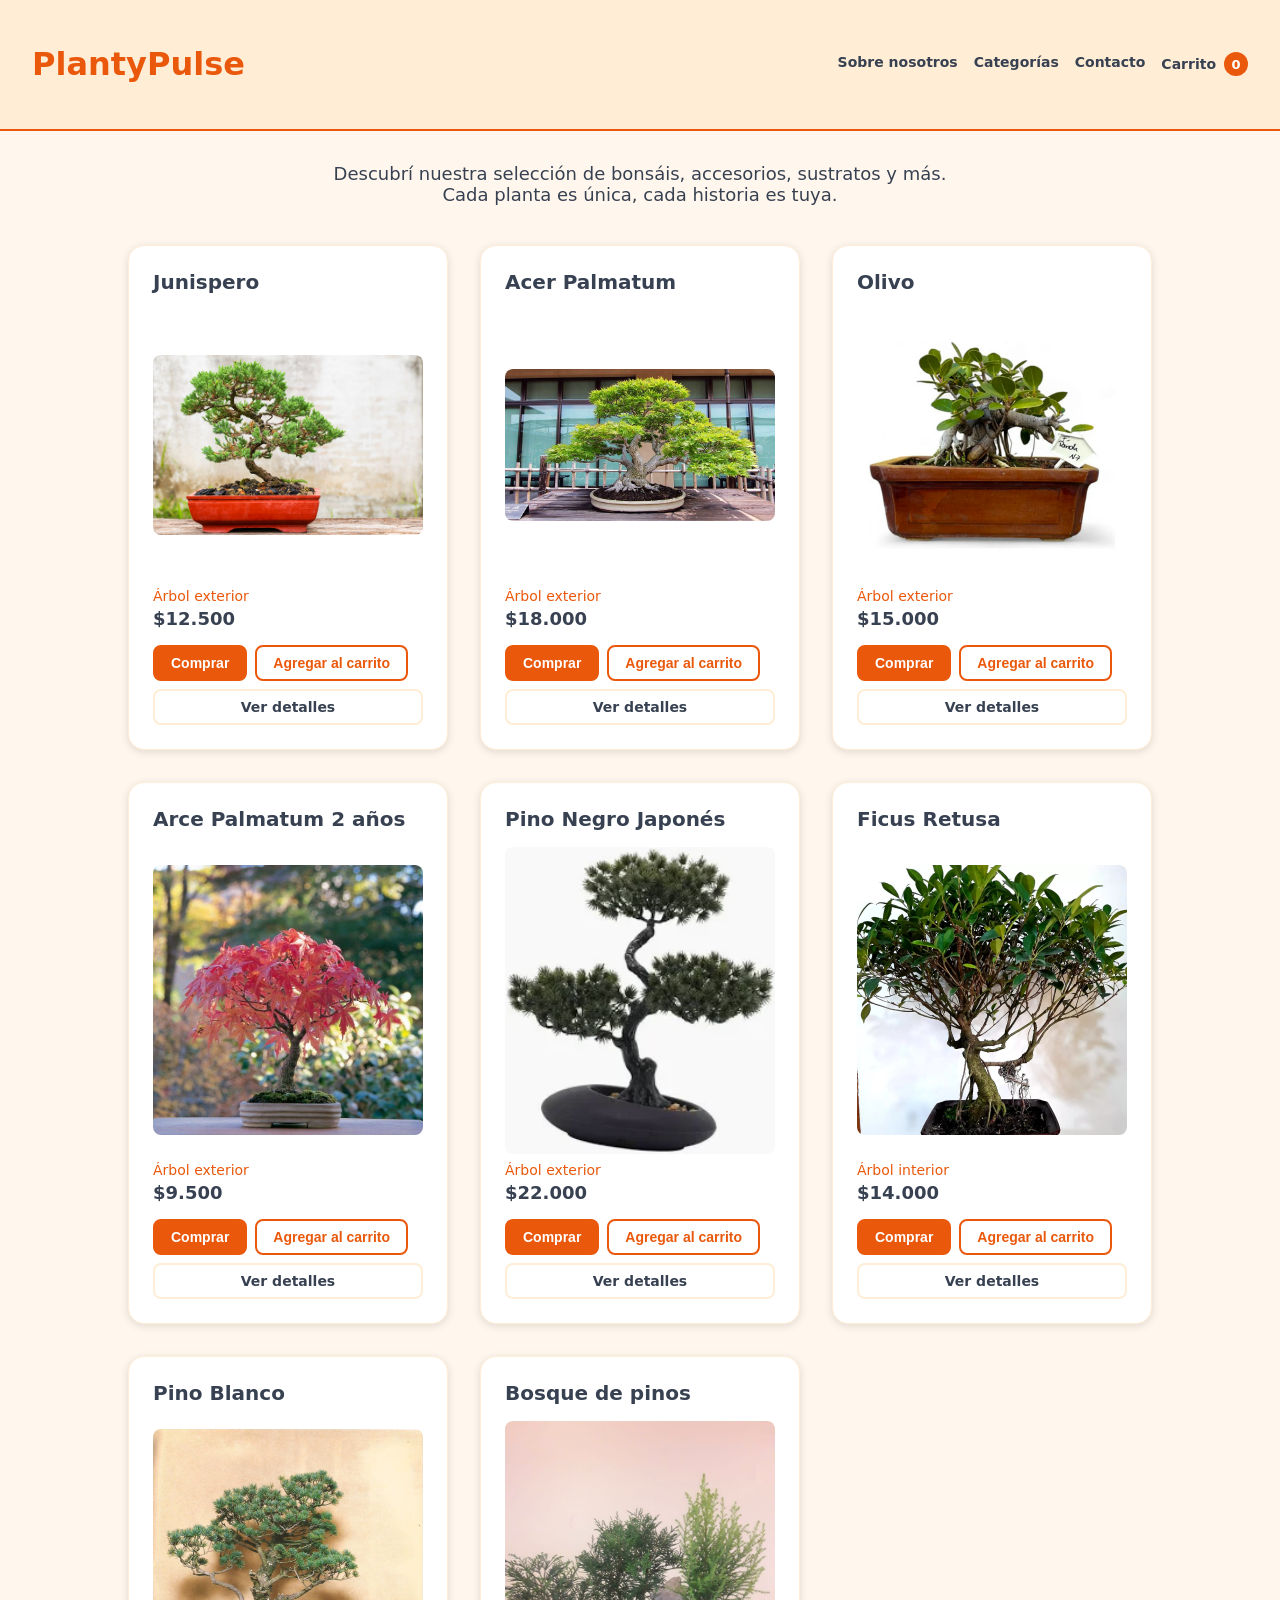
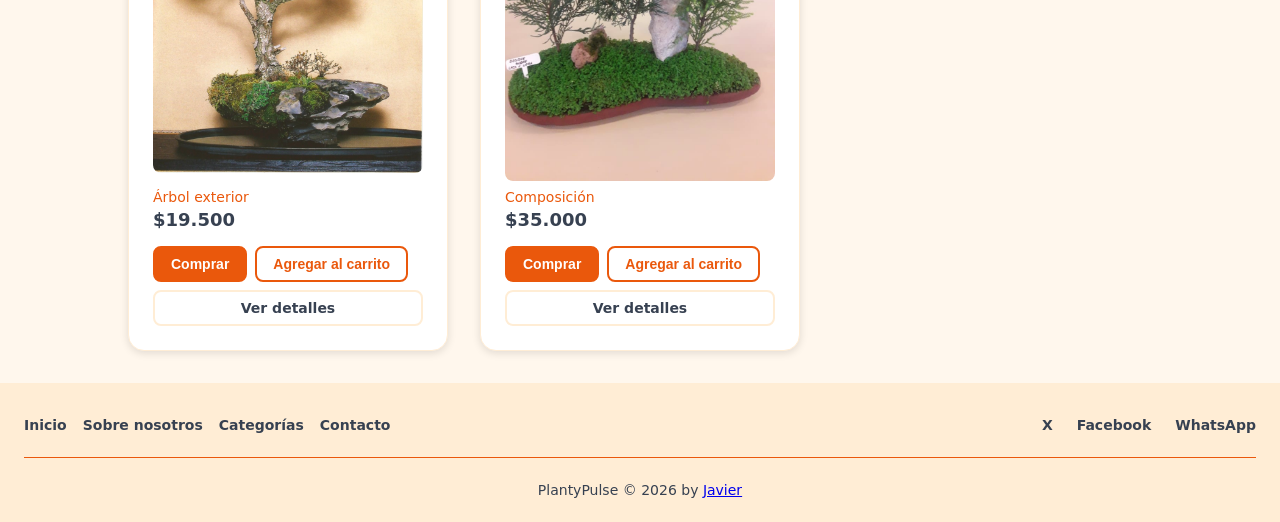
==== index.html @ ec6ddaa3 "Add cart state" ====
<!DOCTYPE html>
<html lang="es">
<head>
    <meta charset="UTF-8">
    <meta name="viewport" content="width=device-width, initial-scale=1.0">
    <title>PlantyPulse</title>
    <link rel="stylesheet" href="css/styles.css">
    <script src="js/data/products.js" defer></script>
    <script src="js/cart.js" defer></script>
    <script src="js/main.js" defer></script>
</head>
<body>
    <header>
        <h1>
            <a href="index.html">PlantyPulse</a>
        </h1>
        <nav>
            <ul>
                <li><a href="about-us.html">Sobre nosotros</a></li>
                <li><a href="#">Categorías</a></li>
                <li><a href="#">Contacto</a></li>
                <li class="cart-indicator">Carrito <span id="cart-count" class="cart-count">0</span></li>
            </ul>
        </nav>
    </header>

    <main>
        <p class="intro">Descubrí nuestra selección de bonsáis, accesorios, sustratos y más. Cada planta es única, cada historia es tuya.</p>

        <p id="message" class="message" role="status" aria-live="polite"></p>

        <section id="catalog" class="products"></section>
    </main>

    <footer>
        <div class="footer-top">
            <nav class="footer-nav">
                <ul>
                    <li><a href="index.html">Inicio</a></li>
                    <li><a href="about-us.html">Sobre nosotros</a></li>
                    <li><a href="#">Categorías</a></li>
                    <li><a href="#">Contacto</a></li>
                </ul>
            </nav>
            <ul class="social-links">
                <li><a href="#">X</a></li>
                <li><a href="#">Facebook</a></li>
                <li><a href="#">WhatsApp</a></li>
            </ul>
        </div>
        <p class="footer-copy">PlantyPulse &copy; 2026 by <a href="https://github.com/javier-a-agustin/86795" target="_blank">Javier</a></p>
    </footer>
</body>
</html>
---- css/styles.css ----
html {
    --color-white: #ffffff;
    --color-orange-50: #fff7ed;
    --color-orange-100: #ffedd5;
    --color-orange-600: #ea580c;
    --color-gray-700: #374151;
    --shadow: 0 2px 8px rgba(0, 0, 0, 0.12);
    --shadow-hover: 0 6px 20px rgba(0, 0, 0, 0.2);
}

*, *::before, *::after {
    box-sizing: border-box;
}

body {
    margin: 0;
    background-color: var(--color-orange-50);
    font-family: system-ui, sans-serif;
    color: var(--color-gray-700);
}

header {
    background-color: var(--color-orange-100);
    border-bottom: 2px solid var(--color-orange-600);
    padding: 1.5rem;
    display: flex;
    flex-direction: column;
    align-items: center;
    gap: 1rem;
    text-align: center;
}

@media all and (min-width: 768px) {
    header {
        flex-direction: row;
        justify-content: space-between;
        align-items: center;
        text-align: left;
        padding: 1.5rem 2rem;
    }

    nav ul {
        justify-content: flex-end;
        gap: 2rem;
    }
}

header h1 a {
    margin: 0;
    font-size: clamp(1.5rem, 5vw, 2rem);
    font-weight: 700;
    color: var(--color-orange-600);
    text-decoration: none;
}

nav ul {
    list-style: none;
    margin: 0;
    padding: 0;
    display: flex;
    gap: 1rem;
}

nav a {
    color: var(--color-gray-700);
    text-decoration: none;
    font-size: 0.875rem;
    font-weight: 600;
}

nav a:hover {
    color: var(--color-orange-600);
}

.cart-indicator {
    display: flex;
    align-items: center;
    gap: 0.5rem;
    font-size: 0.875rem;
    font-weight: 600;
}

.cart-count {
    display: inline-flex;
    align-items: center;
    justify-content: center;
    min-width: 1.5rem;
    height: 1.5rem;
    padding: 0 0.375rem;
    background-color: var(--color-orange-600);
    color: var(--color-white);
    font-size: 0.8125rem;
    border-radius: 999px;
}

main {
    max-width: 64rem;
    margin: 0 auto;
    padding: 2rem 1.5rem;
}

.intro {
    max-width: 40rem;
    margin: 0 auto 2.5rem;
    font-size: 1.125rem;
    text-align: center;
}

.message {
    position: fixed;
    bottom: 1.5rem;
    left: 50%;
    transform: translateX(-50%) translateY(1rem);
    margin: 0;
    padding: 0.75rem 1.25rem;
    background-color: var(--color-orange-600);
    color: var(--color-white);
    font-weight: 600;
    border-radius: 0.5rem;
    box-shadow: var(--shadow-hover);
    z-index: 1000;
    opacity: 0;
    pointer-events: none;
    transition: opacity 0.25s ease, transform 0.25s ease;
}

.message.is-visible {
    opacity: 1;
    transform: translateX(-50%) translateY(0);
}

.products {
    display: grid;
    grid-template-columns: auto;
    justify-content: center;
    gap: 2rem;
}

@media all and (min-width: 768px) {
    .products {
        grid-template-columns: auto auto;
    }
}

@media all and (min-width: 1024px) {
    .products {
        grid-template-columns: auto auto auto;
    }
}

.product-card {
    width: 20rem;
    padding: 1.5rem;
    background-color: var(--color-white);
    border: 1px solid var(--color-orange-100);
    border-radius: 1rem;
    box-shadow: var(--shadow);
    display: flex;
    flex-direction: column;
    justify-content: space-between;
}

.card-content {
    /* margin-top: auto; */
    font: 100;
}

.product-card:hover {
    box-shadow: var(--shadow-hover);
}

.product-card h2 {
    margin: 0 0 1rem;
    font-size: 1.25rem;
    font-weight: 600;
}

.product-card img {
    display: block;
    width: 100%;
    border-radius: 0.5rem;
    filter: saturate(1.1);
}

.category {
    margin: 0.5rem 0 0;
    font-size: 0.875rem;
    color: var(--color-orange-600);
}

.product-card .price {
    margin: 0.25rem 0 0.75rem;
    font-size: 1.125rem;
    font-weight: 700;
}

.btn-detail {
    display: block;
    margin-top: 0.5rem;
    text-align: center;
    text-decoration: none;
    padding: 0.5rem 1rem;
    border-radius: 0.5rem;
    font-size: 0.875rem;
    font-weight: 600;
    color: var(--color-gray-700);
    border: 2px solid var(--color-orange-100);
}

.btn-detail:hover,
.btn-detail:focus {
    border-color: var(--color-orange-600);
    color: var(--color-orange-600);
}

.card-actions {
    display: flex;
    gap: 0.5rem;
    margin-top: 1rem;
}

.btn-primary,
.btn-secondary {
    padding: 0.5rem 1rem;
    border-radius: 0.5rem;
    font-size: 0.875rem;
    font-weight: 600;
    border: 2px solid var(--color-orange-600);
}

.btn-primary {
    background-color: var(--color-orange-600);
    color: var(--color-white);
}

.btn-primary:hover,
.btn-primary:focus {
    background-color: var(--color-orange-50);
    color: var(--color-orange-600);
}

.btn-secondary {
    background-color: transparent;
    color: var(--color-orange-600);
}

.btn-secondary:hover,
.btn-secondary:focus {
    background-color: var(--color-orange-600);
    color: var(--color-white);
}

.product-detail {
    display: flex;
    flex-direction: column;
    gap: 2rem;
    min-height: 70vh;
}

.product-detail img {
    width: 100%;
    height: 100%;
    border-radius: 1rem;
    border: 1px solid var(--color-orange-100);
    box-shadow: var(--shadow);
}

.product-detail img:hover {
    filter: saturate(1.3) brightness(1.05);
    box-shadow: var(--shadow-hover);
}

.product-detail h2 {
    font-size: clamp(1.5rem, 4vw, 2rem);
    font-weight: 700;
    margin: 0.5rem 0 1rem;
    color: var(--color-gray-700);
}

.product-detail p {
    margin: 0 0 1rem;
}

@media all and (min-width: 768px) {
    .product-detail {
        flex-direction: row;
        align-items: flex-start;
    }

    .product-detail img {
        width: 45%;
    }
}

#about {
    max-width: 40rem;
    margin: 0 auto 3rem;
}

#about h2 {
    font-size: clamp(1.25rem, 4vw, 1.75rem);
    font-weight: 700;
    margin: 0 0 1.5rem;
    color: var(--color-orange-600);
}

#about p {
    margin: 0 0 1rem;
}

.highlight {
    border-left: 4px solid var(--color-orange-600);
    padding-left: 1.5rem;
    margin: 2rem 0;
    font-size: 1.125rem;
    color: var(--color-orange-600);
}

.image-container {
    position: relative;
    display: block;
    margin-top: 2rem;
}

.image-container img {
    width: 100%;
    border-radius: 1rem;
    box-shadow: var(--shadow);
    filter: saturate(1.1);
    display: block;
}

.values {
    display: grid;
    grid-template-columns: auto auto auto;
    gap: 1.5rem;
}

@media all and (max-width: 768px) {
    .values {
        grid-template-columns: auto;
    }
}

.value-card {
    padding: 1.5rem;
    background-color: #ffffff;
    border: 1px solid var(--color-orange-100);
    border-radius: 1rem;
    box-shadow: var(--shadow);
}

.value-card h3 {
    margin: 0 0 0.75rem;
    font-size: 1.125rem;
    font-weight: 700;
    color: var(--color-orange-600);
}

.value-card p {
    margin: 0;
    font-size: 0.9375rem;
}

.specs {
    list-style: none;
    padding: 0;
    margin: 0 0 1rem;
}

.specs li {
    padding: 0.375rem 0;
    border-bottom: 1px solid var(--color-orange-100);
    font-size: 0.9375rem;
}

.care-section {
    margin-top: 3rem;
}

.care-section h3 {
    font-size: clamp(1.125rem, 3vw, 1.5rem);
    font-weight: 700;
    margin: 0 0 1.5rem;
    color: var(--color-orange-600);
}

.care-grid {
    display: grid;
    grid-template-columns: auto auto;
    gap: 1.5rem;
}

@media all and (max-width: 768px) {
    .care-grid {
        grid-template-columns: auto;
    }
}

.care-card {
    padding: 1.5rem;
    background-color: var(--color-white);
    border: 1px solid var(--color-orange-100);
    border-radius: 1rem;
    box-shadow: var(--shadow);
}

.care-card h4 {
    margin: 0 0 0.5rem;
    font-size: 1rem;
    font-weight: 700;
    color: var(--color-orange-600);
}

.care-card p {
    margin: 0;
    font-size: 0.9375rem;
}

footer {
    padding: 2rem 1.5rem 1.5rem;
    font-size: 0.875rem;
    color: var(--color-gray-700);
    border-top: 2px solid var(--color-orange-100);
    background-color: var(--color-orange-100);
}

.footer-top {
    display: flex;
    flex-direction: column;
    align-items: center;
    gap: 1rem;
    margin-bottom: 1.5rem;
    padding-bottom: 1.5rem;
    border-bottom: 1px solid var(--color-orange-600);
}

@media all and (min-width: 768px) {
    .footer-top {
        flex-direction: row;
        justify-content: space-between;
        align-items: center;
    }
}

.footer-nav ul {
    margin: 0;
}

.social-links {
    list-style: none;
    padding: 0;
    margin: 0;
    display: flex;
    gap: 1.5rem;
}

.social-links a {
    text-decoration: none;
    font-weight: 600;
    color: var(--color-gray-700);
}

.social-links a:hover {
    color: var(--color-orange-600);
}

.footer-copy {
    margin: 0;
    text-align: center;
    font-size: 0.875rem;
}
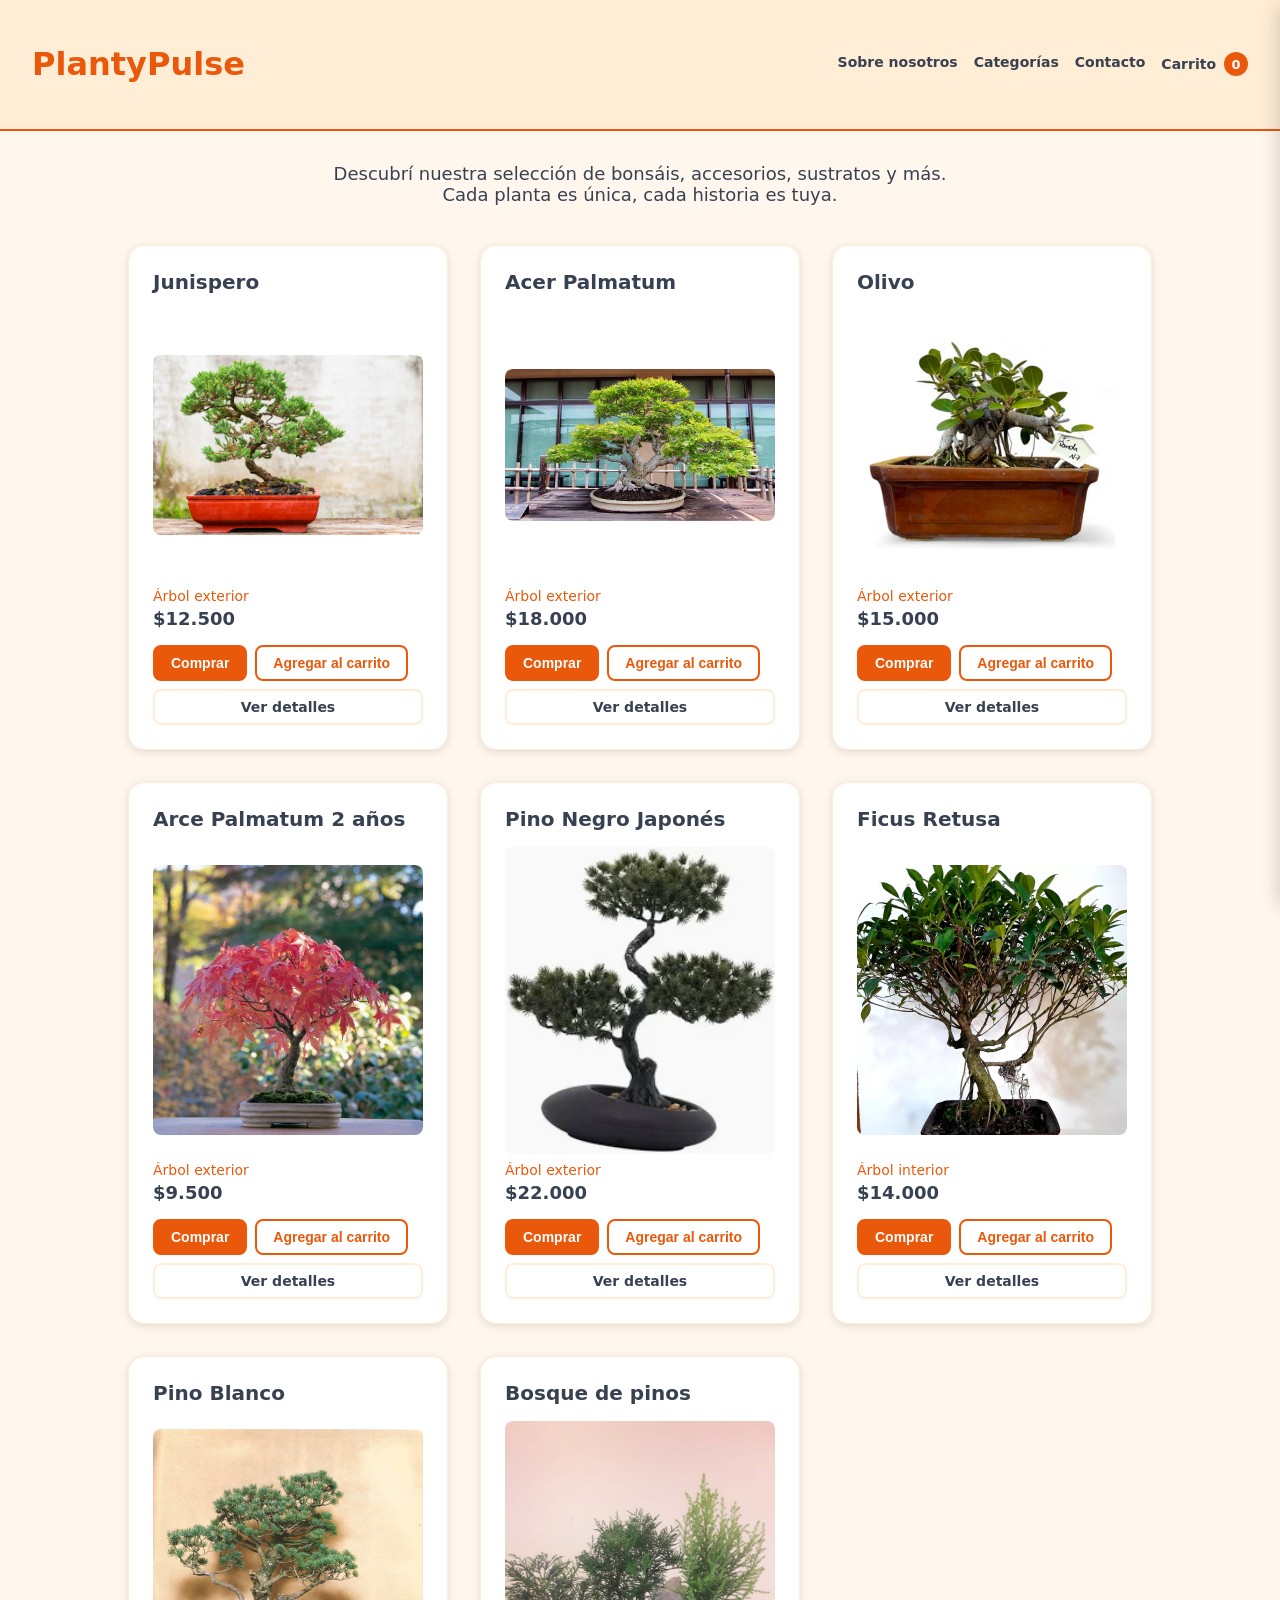
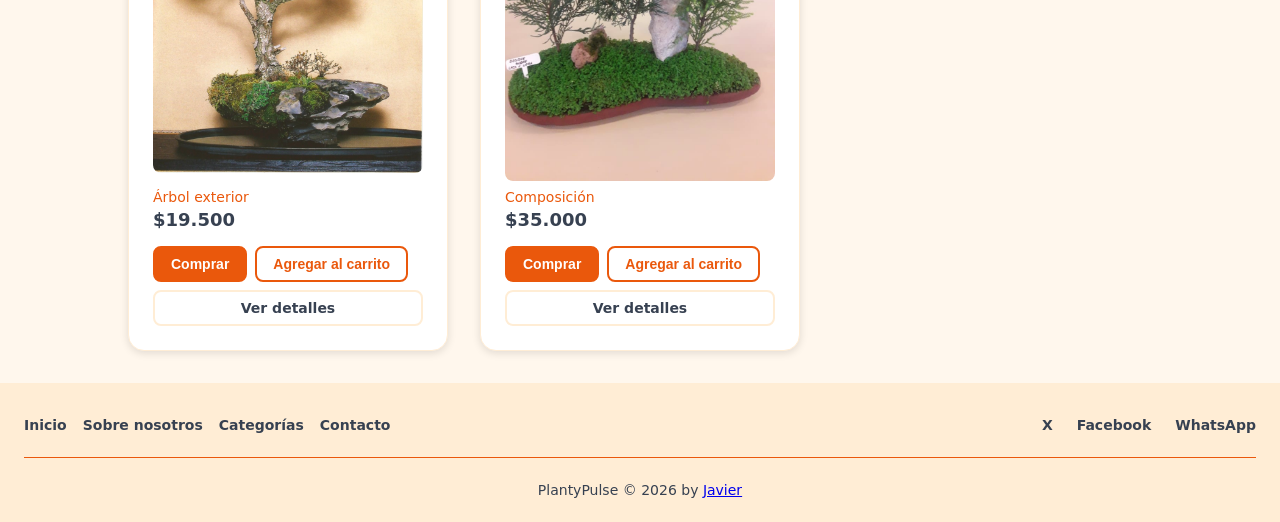
==== commit 1538f337: "Add side cart" ====
--- a/index.html
+++ b/index.html
@@ -19,7 +19,7 @@
                 <li><a href="about-us.html">Sobre nosotros</a></li>
                 <li><a href="#">Categorías</a></li>
                 <li><a href="#">Contacto</a></li>
-                <li class="cart-indicator">Carrito <span id="cart-count" class="cart-count">0</span></li>
+                <li><button id="cart-toggle" class="cart-indicator" type="button">Carrito <span id="cart-count" class="cart-count">0</span></button></li>
             </ul>
         </nav>
     </header>
@@ -50,5 +50,15 @@
         </div>
         <p class="footer-copy">PlantyPulse &copy; 2026 by <a href="https://github.com/javier-a-agustin/86795" target="_blank">Javier</a></p>
     </footer>
+
+    <div id="cart-overlay" class="cart-overlay"></div>
+    <aside id="cart-drawer" class="cart-drawer" aria-label="Carrito">
+        <div class="cart-drawer-header">
+            <h2>Tu carrito</h2>
+            <button id="cart-close" class="cart-close" type="button" aria-label="Cerrar">&times;</button>
+        </div>
+        <ul id="cart-items" class="cart-items"></ul>
+        <p class="cart-total">Total: <span id="cart-total">$0</span></p>
+    </aside>
 </body>
 </html>
--- a/css/styles.css
+++ b/css/styles.css
@@ -76,8 +76,18 @@
     display: flex;
     align-items: center;
     gap: 0.5rem;
-    font-size: 0.875rem;
-    font-weight: 600;
+    padding: 0;
+    background: none;
+    border: none;
+    color: var(--color-gray-700);
+    font-family: inherit;
+    font-size: 0.875rem;
+    font-weight: 600;
+    cursor: pointer;
+}
+
+.cart-indicator:hover {
+    color: var(--color-orange-600);
 }
 
 .cart-count {
@@ -93,6 +103,116 @@
     border-radius: 999px;
 }
 
+.cart-overlay {
+    position: fixed;
+    inset: 0;
+    background-color: rgba(0, 0, 0, 0.4);
+    opacity: 0;
+    pointer-events: none;
+    transition: opacity 0.25s ease;
+    z-index: 1050;
+}
+
+.cart-overlay.is-open {
+    opacity: 1;
+    pointer-events: auto;
+}
+
+.cart-drawer {
+    position: fixed;
+    top: 0;
+    right: 0;
+    width: min(22rem, 90vw);
+    height: 100%;
+    padding: 1.5rem;
+    background-color: var(--color-white);
+    box-shadow: var(--shadow-hover);
+    transform: translateX(100%);
+    transition: transform 0.25s ease;
+    z-index: 1100;
+    display: flex;
+    flex-direction: column;
+}
+
+.cart-drawer.is-open {
+    transform: translateX(0);
+}
+
+.cart-drawer-header {
+    display: flex;
+    align-items: center;
+    justify-content: space-between;
+    border-bottom: 2px solid var(--color-orange-600);
+    padding-bottom: 1rem;
+}
+
+.cart-drawer-header h2 {
+    margin: 0;
+    color: var(--color-orange-600);
+}
+
+.cart-close {
+    background: none;
+    border: none;
+    color: var(--color-gray-700);
+    font-size: 1.75rem;
+    line-height: 1;
+    cursor: pointer;
+}
+
+.cart-items {
+    list-style: none;
+    margin: 0;
+    padding: 1rem 0;
+    flex: 1;
+    overflow-y: auto;
+}
+
+.cart-item {
+    display: grid;
+    grid-template-columns: 1fr auto auto;
+    align-items: center;
+    gap: 0.75rem;
+    padding: 0.625rem 0;
+    border-bottom: 1px solid var(--color-orange-100);
+}
+
+.cart-item-price {
+    font-weight: 600;
+}
+
+.cart-remove {
+    width: 1.75rem;
+    height: 1.75rem;
+    background-color: var(--color-orange-100);
+    border: none;
+    border-radius: 999px;
+    color: var(--color-orange-600);
+    font-size: 1.125rem;
+    line-height: 1;
+    cursor: pointer;
+}
+
+.cart-remove:hover {
+    background-color: var(--color-orange-600);
+    color: var(--color-white);
+}
+
+.cart-empty {
+    color: var(--color-gray-700);
+    text-align: center;
+    padding: 2rem 0;
+}
+
+.cart-total {
+    border-top: 2px solid var(--color-orange-600);
+    padding-top: 1rem;
+    margin: 0;
+    font-size: 1.125rem;
+    font-weight: 700;
+    text-align: right;
+}
+
 main {
     max-width: 64rem;
     margin: 0 auto;
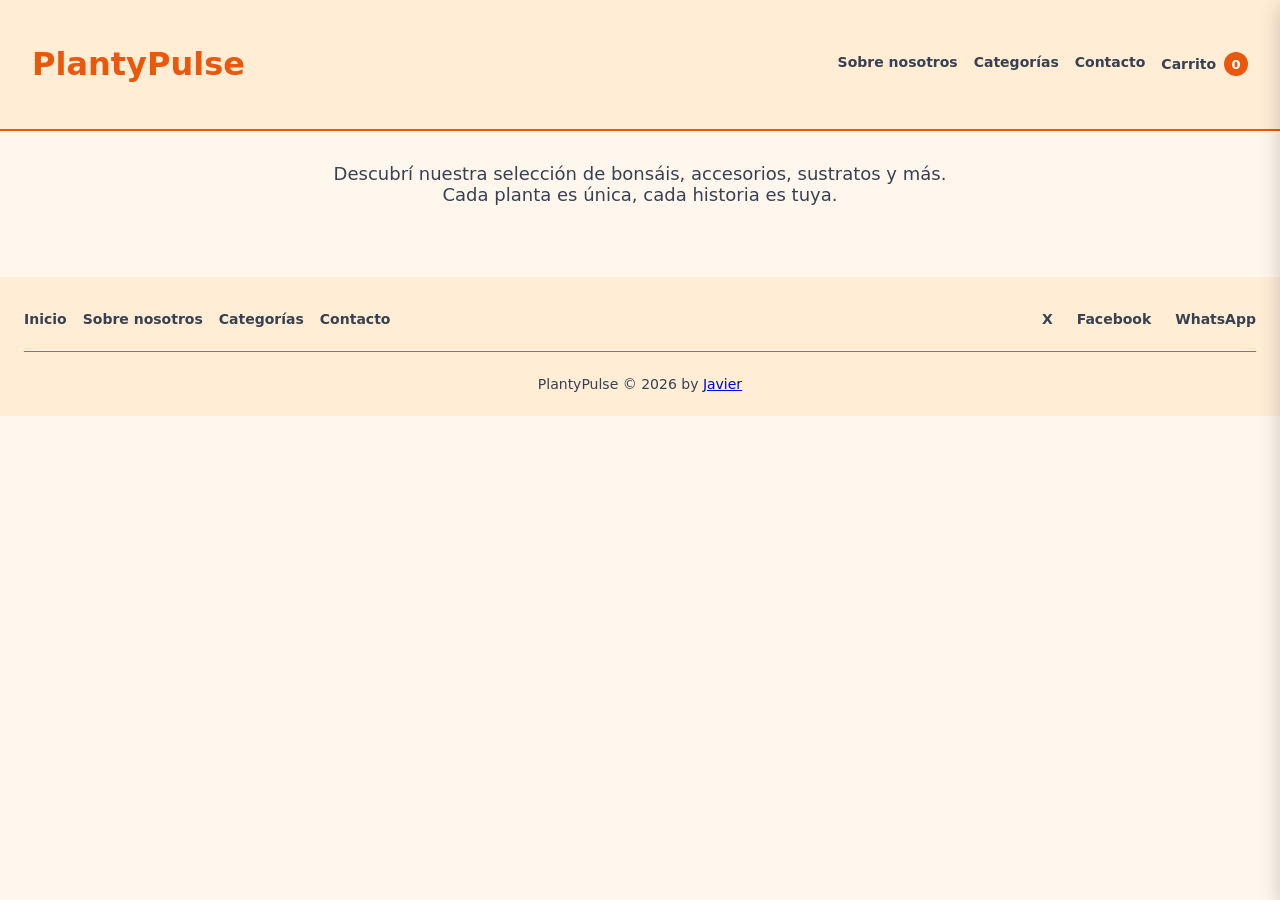
==== commit 5454d236: "Add airtable table" ====
--- a/index.html
+++ b/index.html
@@ -5,6 +5,7 @@
     <meta name="viewport" content="width=device-width, initial-scale=1.0">
     <title>PlantyPulse</title>
     <link rel="stylesheet" href="css/styles.css">
+    <script src="js/config.js" defer></script>
     <script src="js/data/products.js" defer></script>
     <script src="js/cart.js" defer></script>
     <script src="js/main.js" defer></script>
@@ -55,7 +56,7 @@
     <aside id="cart-drawer" class="cart-drawer" aria-label="Carrito">
         <div class="cart-drawer-header">
             <h2>Tu carrito</h2>
-            <button id="cart-close" class="cart-close" type="button" aria-label="Cerrar">&times;</button>
+            <button id="cart-close" class="cart-close" type="button" aria-label="Cerrar">×</button>
         </div>
         <ul id="cart-items" class="cart-items"></ul>
         <p class="cart-total">Total: <span id="cart-total">$0</span></p>
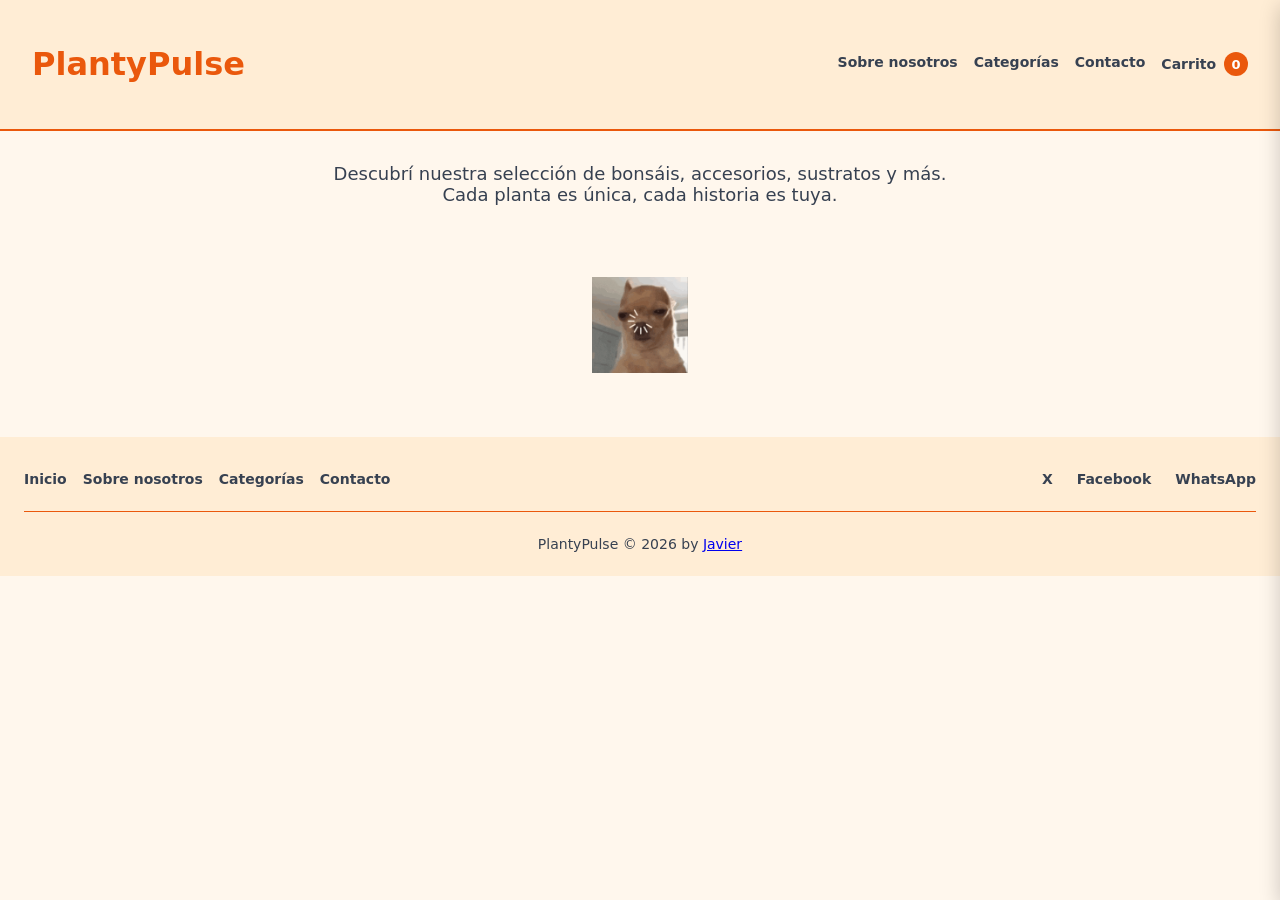
==== commit f5964bfb: "Add loading GIF" ====
--- a/index.html
+++ b/index.html
@@ -30,7 +30,9 @@
 
         <p id="message" class="message" role="status" aria-live="polite"></p>
 
-        <section id="catalog" class="products"></section>
+        <section id="catalog" class="products">
+            <img src="img/loading-dog.gif" alt="Cargando productos..." class="loading" />
+        </section>
     </main>
 
     <footer>
--- a/css/styles.css
+++ b/css/styles.css
@@ -226,6 +226,14 @@
     text-align: center;
 }
 
+.loading {
+    display: block;
+    width: 160px;
+    max-width: 60%;
+    margin: 2rem auto;
+    grid-column: 1 / -1;
+}
+
 .message {
     position: fixed;
     bottom: 1.5rem;
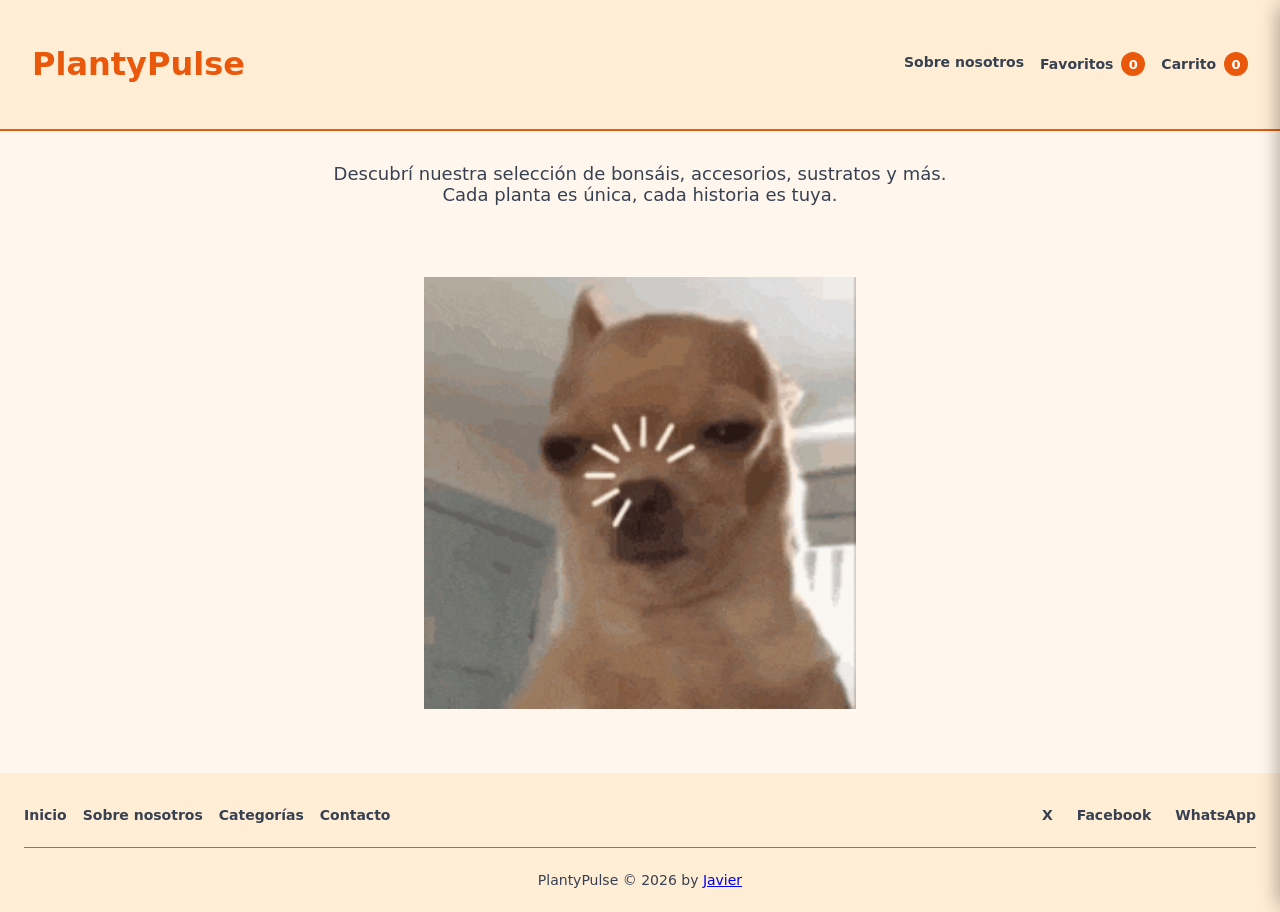
==== commit fc367aaf: "Add favorites" ====
--- a/index.html
+++ b/index.html
@@ -8,6 +8,7 @@
     <script src="js/config.js" defer></script>
     <script src="js/data/products.js" defer></script>
     <script src="js/cart.js" defer></script>
+    <script src="js/favorites.js" defer></script>
     <script src="js/main.js" defer></script>
 </head>
 <body>
@@ -18,8 +19,7 @@
         <nav>
             <ul>
                 <li><a href="about-us.html">Sobre nosotros</a></li>
-                <li><a href="#">Categorías</a></li>
-                <li><a href="#">Contacto</a></li>
+                <li><button id="favorites-toggle" class="cart-indicator" type="button">Favoritos <span id="favorites-count" class="cart-count">0</span></button></li>
                 <li><button id="cart-toggle" class="cart-indicator" type="button">Carrito <span id="cart-count" class="cart-count">0</span></button></li>
             </ul>
         </nav>
@@ -63,5 +63,14 @@
         <ul id="cart-items" class="cart-items"></ul>
         <p class="cart-total">Total: <span id="cart-total">$0</span></p>
     </aside>
+
+    <div id="favorites-overlay" class="cart-overlay"></div>
+    <aside id="favorites-drawer" class="cart-drawer" aria-label="Favoritos">
+        <div class="cart-drawer-header">
+            <h2>Tus favoritos</h2>
+            <button id="favorites-close" class="cart-close" type="button" aria-label="Cerrar">×</button>
+        </div>
+        <ul id="favorites-items" class="cart-items"></ul>
+    </aside>
 </body>
 </html>
--- a/css/styles.css
+++ b/css/styles.css
@@ -234,6 +234,11 @@
     grid-column: 1 / -1;
 }
 
+#catalog .loading {
+    width: 480px;
+    max-width: 90%;
+}
+
 .message {
     position: fixed;
     bottom: 1.5rem;
@@ -277,6 +282,7 @@
 }
 
 .product-card {
+    position: relative;
     width: 20rem;
     padding: 1.5rem;
     background-color: var(--color-white);
@@ -286,6 +292,37 @@
     display: flex;
     flex-direction: column;
     justify-content: space-between;
+}
+
+.fav-btn {
+    position: absolute;
+    top: 1rem;
+    right: 1rem;
+    width: 1.75rem;
+    height: 1.75rem;
+    padding: 0;
+    border: none;
+    background: none;
+    cursor: pointer;
+    line-height: 0;
+}
+
+.fav-btn svg {
+    width: 100%;
+    height: 100%;
+    fill: none;
+    stroke: #94a3b8;
+    stroke-width: 10;
+    transition: fill 0.15s ease, stroke 0.15s ease;
+}
+
+.fav-btn:hover svg {
+    stroke: #dc2626;
+}
+
+.fav-btn.is-favorite svg {
+    fill: #dc2626;
+    stroke: #dc2626;
 }
 
 .card-content {
@@ -347,6 +384,10 @@
     margin-top: 1rem;
 }
 
+.card-actions .btn-secondary {
+    width: 100%;
+}
+
 .btn-primary,
 .btn-secondary {
     padding: 0.5rem 1rem;
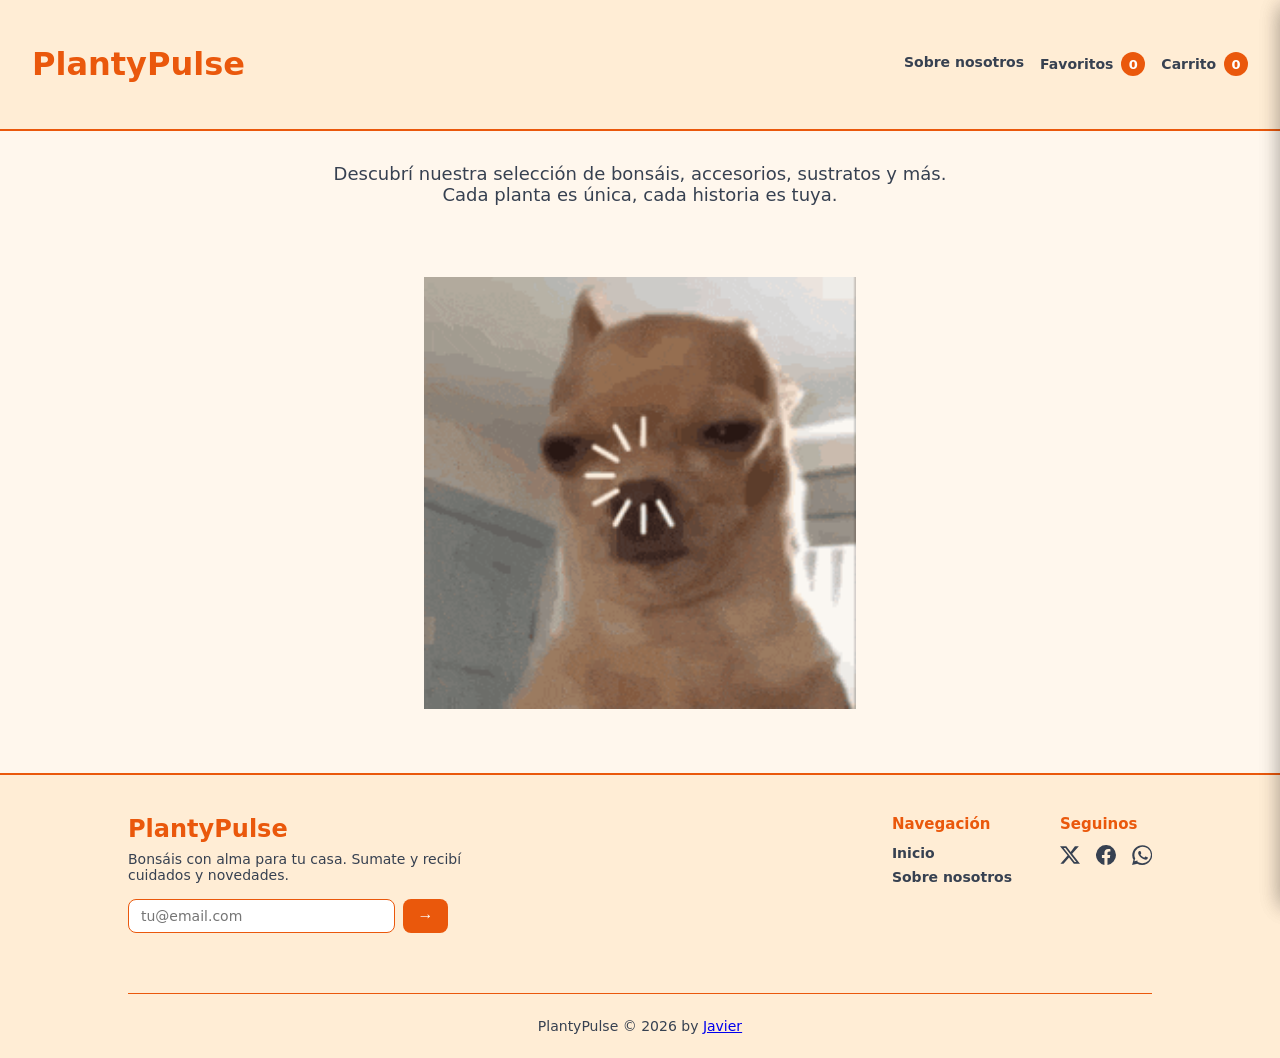
==== commit 722c6e84: "Update footer" ====
--- a/index.html
+++ b/index.html
@@ -10,6 +10,7 @@
     <script src="js/cart.js" defer></script>
     <script src="js/favorites.js" defer></script>
     <script src="js/main.js" defer></script>
+    <script src="js/newsletter.js" defer></script>
 </head>
 <body>
     <header>
@@ -36,22 +37,37 @@
     </main>
 
     <footer>
-        <div class="footer-top">
-            <nav class="footer-nav">
-                <ul>
-                    <li><a href="index.html">Inicio</a></li>
-                    <li><a href="about-us.html">Sobre nosotros</a></li>
-                    <li><a href="#">Categorías</a></li>
-                    <li><a href="#">Contacto</a></li>
-                </ul>
-            </nav>
-            <ul class="social-links">
-                <li><a href="#">X</a></li>
-                <li><a href="#">Facebook</a></li>
-                <li><a href="#">WhatsApp</a></li>
-            </ul>
+        <div class="footer-main">
+            <div class="footer-brand">
+                <h2>PlantyPulse</h2>
+                <p>Bonsáis con alma para tu casa. Sumate y recibí cuidados y novedades.</p>
+                <form id="newsletter" class="newsletter">
+                    <input type="email" id="newsletter-email" placeholder="tu@email.com" aria-label="Tu email" required />
+                    <button type="submit" aria-label="Suscribirse">→</button>
+                </form>
+                <p id="newsletter-msg" class="newsletter-msg" role="status" aria-live="polite"></p>
+            </div>
+            <div class="footer-links">
+                <div>
+                    <h3>Navegación</h3>
+                    <ul>
+                        <li><a href="index.html">Inicio</a></li>
+                        <li><a href="about-us.html">Sobre nosotros</a></li>
+                    </ul>
+                </div>
+                <div>
+                    <h3>Seguinos</h3>
+                    <ul class="social-links">
+                        <li><a href="#" aria-label="X"><svg viewBox="0 0 24 24" aria-hidden="true"><path d="M18.9 1.5h3.7l-8 9.1L24 22.5h-7.4l-5.8-7.6-6.6 7.6H.5l8.6-9.8L0 1.5h7.6l5.2 6.9 5.1-6.9Zm-1.3 18.8h2L6.5 3.6H4.3l13.3 16.7Z"/></svg></a></li>
+                        <li><a href="#" aria-label="Facebook"><svg viewBox="0 0 24 24" aria-hidden="true"><path d="M24 12a12 12 0 1 0-13.9 11.9v-8.4H7.1V12h3V9.4c0-3 1.8-4.6 4.5-4.6 1.3 0 2.7.2 2.7.2v2.9h-1.5c-1.5 0-2 .9-2 1.9V12h3.3l-.5 3.5h-2.8v8.4A12 12 0 0 0 24 12Z"/></svg></a></li>
+                        <li><a href="#" aria-label="WhatsApp"><svg viewBox="0 0 24 24" aria-hidden="true"><path d="M.1 24l1.7-6.2A11.9 11.9 0 1 1 12 24a11.9 11.9 0 0 1-5.7-1.5L.1 24Zm6.5-3.8.4.2a9.9 9.9 0 0 0 5 1.4A9.9 9.9 0 1 0 3.6 15.6l.3.4-1 3.6 3.7-1Zm11.4-5.5c-.2-.1-1.5-.7-1.7-.8-.2-.1-.4-.1-.6.1-.2.3-.6.8-.8 1-.1.2-.3.2-.5.1a8.1 8.1 0 0 1-2.4-1.5 9 9 0 0 1-1.7-2c-.1-.3 0-.4.1-.6l.4-.5c.1-.2.2-.3.3-.5v-.5c0-.2-.6-1.5-.9-2-.2-.5-.4-.4-.6-.4h-.5a1 1 0 0 0-.7.3c-.3.3-1 .9-1 2.3s1 2.7 1.2 2.9c.1.2 2 3.1 4.9 4.3.7.3 1.2.5 1.6.6.7.2 1.3.2 1.8.1.6-.1 1.7-.7 1.9-1.3.3-.7.3-1.2.2-1.3-.1-.2-.3-.2-.5-.3Z"/></svg></a></li>
+                    </ul>
+                </div>
+            </div>
         </div>
-        <p class="footer-copy">PlantyPulse &copy; 2026 by <a href="https://github.com/javier-a-agustin/86795" target="_blank">Javier</a></p>
+        <div class="footer-bottom">
+            <p class="footer-copy">PlantyPulse © 2026 by <a href="https://github.com/javier-a-agustin/86795" target="_blank">Javier</a></p>
+        </div>
     </footer>
 
     <div id="cart-overlay" class="cart-overlay"></div>
--- a/css/styles.css
+++ b/css/styles.css
@@ -310,6 +310,7 @@
 .fav-btn svg {
     width: 100%;
     height: 100%;
+    overflow: visible;
     fill: none;
     stroke: #94a3b8;
     stroke-width: 10;
@@ -420,10 +421,10 @@
 }
 
 .product-detail {
+    position: relative;
     display: flex;
     flex-direction: column;
     gap: 2rem;
-    min-height: 70vh;
 }
 
 .product-detail img {
@@ -587,51 +588,135 @@
 }
 
 footer {
-    padding: 2rem 1.5rem 1.5rem;
+    padding: 2.5rem 1.5rem 1.5rem;
     font-size: 0.875rem;
     color: var(--color-gray-700);
-    border-top: 2px solid var(--color-orange-100);
+    border-top: 2px solid var(--color-orange-600);
     background-color: var(--color-orange-100);
 }
 
-.footer-top {
+.footer-main {
+    max-width: 64rem;
+    margin: 0 auto;
+    display: flex;
+    flex-wrap: wrap;
+    justify-content: space-between;
+    gap: 2rem;
+    padding-bottom: 1.5rem;
+}
+
+.footer-brand {
+    max-width: 22rem;
+}
+
+.footer-brand h2 {
+    margin: 0 0 0.5rem;
+    font-size: 1.5rem;
+    font-weight: 700;
+    color: var(--color-orange-600);
+}
+
+.footer-brand p {
+    margin: 0 0 1rem;
+}
+
+.newsletter {
+    display: flex;
+    gap: 0.5rem;
+    max-width: 20rem;
+}
+
+.newsletter input {
+    flex: 1;
+    padding: 0.5rem 0.75rem;
+    border: 1px solid var(--color-orange-600);
+    border-radius: 0.5rem;
+    font: inherit;
+    background-color: var(--color-white);
+}
+
+.newsletter button {
+    padding: 0.5rem 0.9rem;
+    border: none;
+    border-radius: 0.5rem;
+    background-color: var(--color-orange-600);
+    color: var(--color-white);
+    font-size: 1rem;
+    font-weight: 700;
+    cursor: pointer;
+}
+
+.newsletter button:hover {
+    background-color: #c2410c;
+}
+
+.newsletter-msg {
+    margin: 0.5rem 0 0;
+    min-height: 1.25rem;
+    color: var(--color-orange-600);
+    font-weight: 600;
+}
+
+.footer-links {
+    display: flex;
+    gap: 3rem;
+}
+
+.footer-links h3 {
+    margin: 0 0 0.75rem;
+    font-size: 0.9375rem;
+    font-weight: 700;
+    color: var(--color-orange-600);
+}
+
+.footer-links ul {
+    list-style: none;
+    margin: 0;
+    padding: 0;
     display: flex;
     flex-direction: column;
-    align-items: center;
-    gap: 1rem;
-    margin-bottom: 1.5rem;
-    padding-bottom: 1.5rem;
-    border-bottom: 1px solid var(--color-orange-600);
-}
-
-@media all and (min-width: 768px) {
-    .footer-top {
-        flex-direction: row;
-        justify-content: space-between;
-        align-items: center;
-    }
-}
-
-.footer-nav ul {
-    margin: 0;
-}
-
-.social-links {
+    gap: 0.5rem;
+}
+
+.footer-links a {
+    text-decoration: none;
+    color: var(--color-gray-700);
+    font-weight: 600;
+}
+
+.footer-links a:hover {
+    color: var(--color-orange-600);
+}
+
+.footer-links .social-links {
     list-style: none;
     padding: 0;
     margin: 0;
     display: flex;
-    gap: 1.5rem;
+    flex-direction: row;
+    gap: 1rem;
 }
 
 .social-links a {
-    text-decoration: none;
-    font-weight: 600;
+    display: inline-flex;
     color: var(--color-gray-700);
 }
 
 .social-links a:hover {
     color: var(--color-orange-600);
+}
+
+.social-links svg {
+    width: 1.25rem;
+    height: 1.25rem;
+    fill: currentColor;
+}
+
+.footer-bottom {
+    max-width: 64rem;
+    margin: 0 auto;
+    padding-top: 1.5rem;
+    border-top: 1px solid var(--color-orange-600);
 }
 
 .footer-copy {
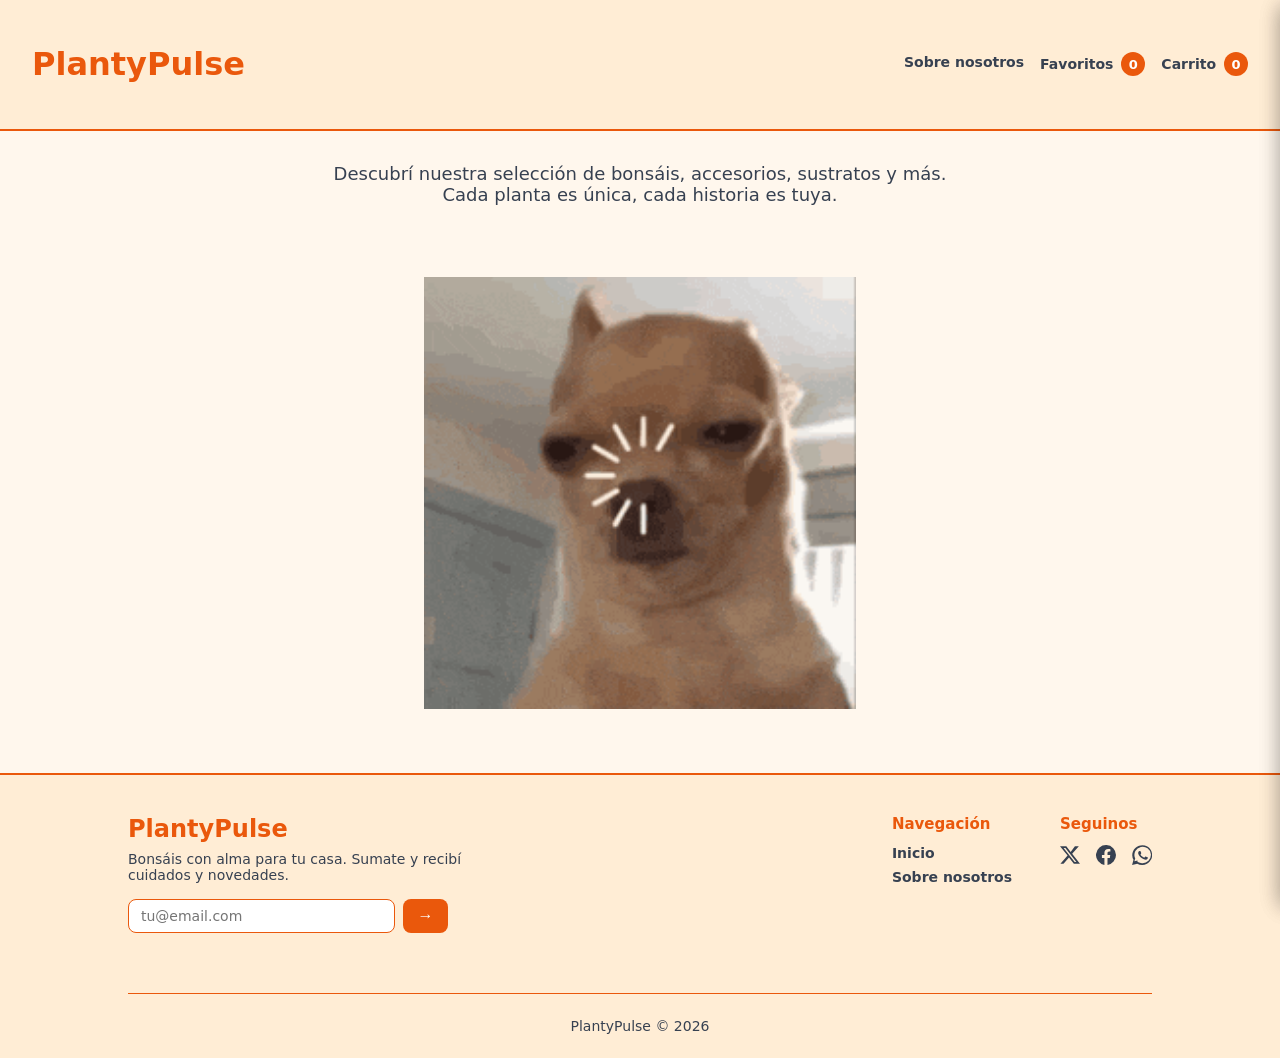
==== commit 6d60a279: "Update footer" ====
--- a/index.html
+++ b/index.html
@@ -66,7 +66,7 @@
             </div>
         </div>
         <div class="footer-bottom">
-            <p class="footer-copy">PlantyPulse © 2026 by <a href="https://github.com/javier-a-agustin/86795" target="_blank">Javier</a></p>
+            <p class="footer-copy">PlantyPulse © 2026</p>
         </div>
     </footer>
 
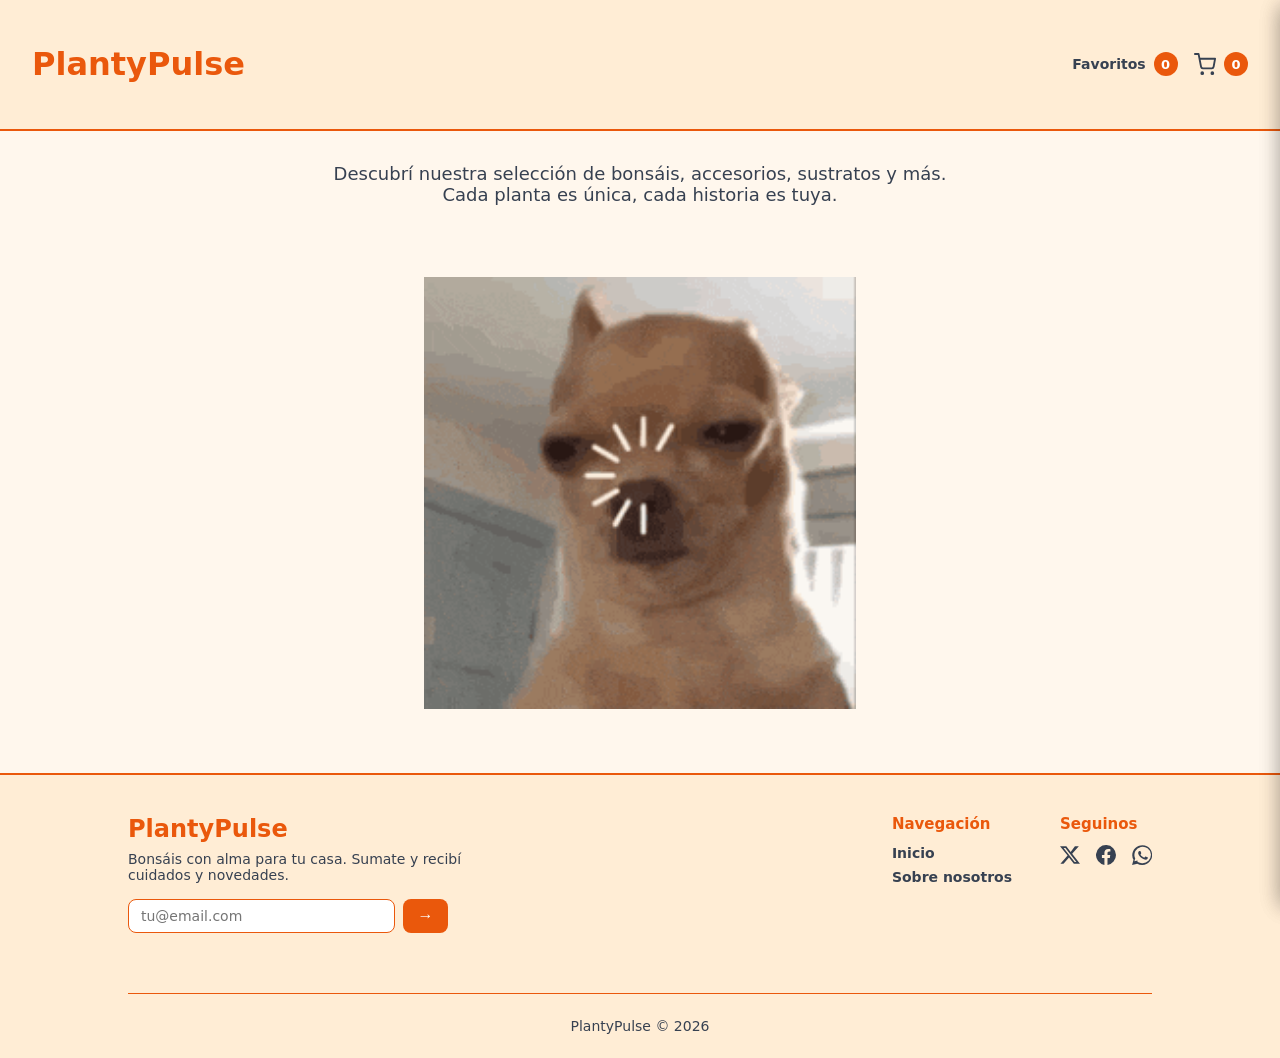
==== commit 02691611: "Add card icon" ====
--- a/index.html
+++ b/index.html
@@ -19,9 +19,8 @@
         </h1>
         <nav>
             <ul>
-                <li><a href="about-us.html">Sobre nosotros</a></li>
                 <li><button id="favorites-toggle" class="cart-indicator" type="button">Favoritos <span id="favorites-count" class="cart-count">0</span></button></li>
-                <li><button id="cart-toggle" class="cart-indicator" type="button">Carrito <span id="cart-count" class="cart-count">0</span></button></li>
+                <li><button id="cart-toggle" class="cart-indicator" type="button" aria-label="Carrito"><img class="nav-icon" src="img/cart.svg" alt="" width="22" height="22" aria-hidden="true" /><span id="cart-count" class="cart-count">0</span></button></li>
             </ul>
         </nav>
     </header>
--- a/css/styles.css
+++ b/css/styles.css
@@ -88,6 +88,16 @@
 
 .cart-indicator:hover {
     color: var(--color-orange-600);
+}
+
+.nav-icon {
+    width: 1.4rem;
+    height: 1.4rem;
+    transition: opacity 0.15s ease;
+}
+
+.cart-indicator:hover .nav-icon {
+    opacity: 0.6;
 }
 
 .cart-count {
@@ -298,8 +308,8 @@
     position: absolute;
     top: 1rem;
     right: 1rem;
-    width: 1.75rem;
-    height: 1.75rem;
+    width: 1rem;
+    height: 1rem;
     padding: 0;
     border: none;
     background: none;
